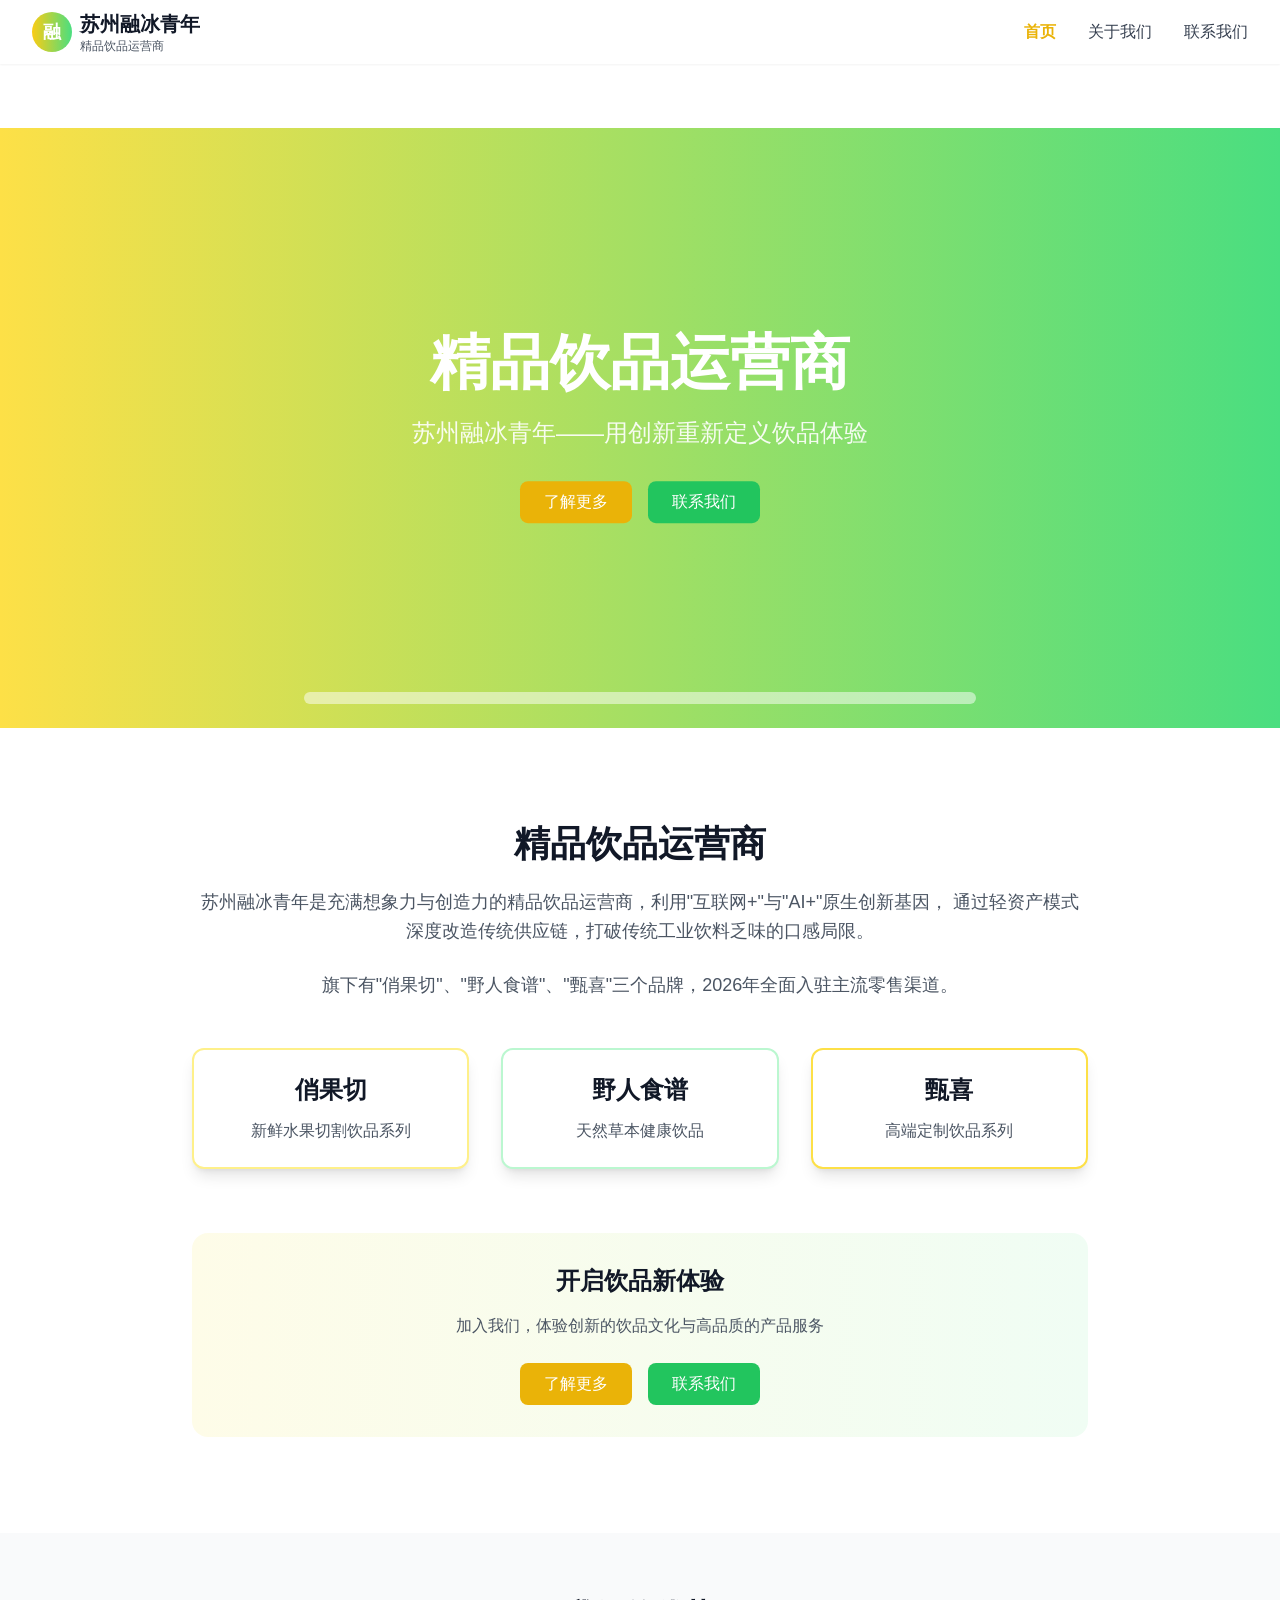
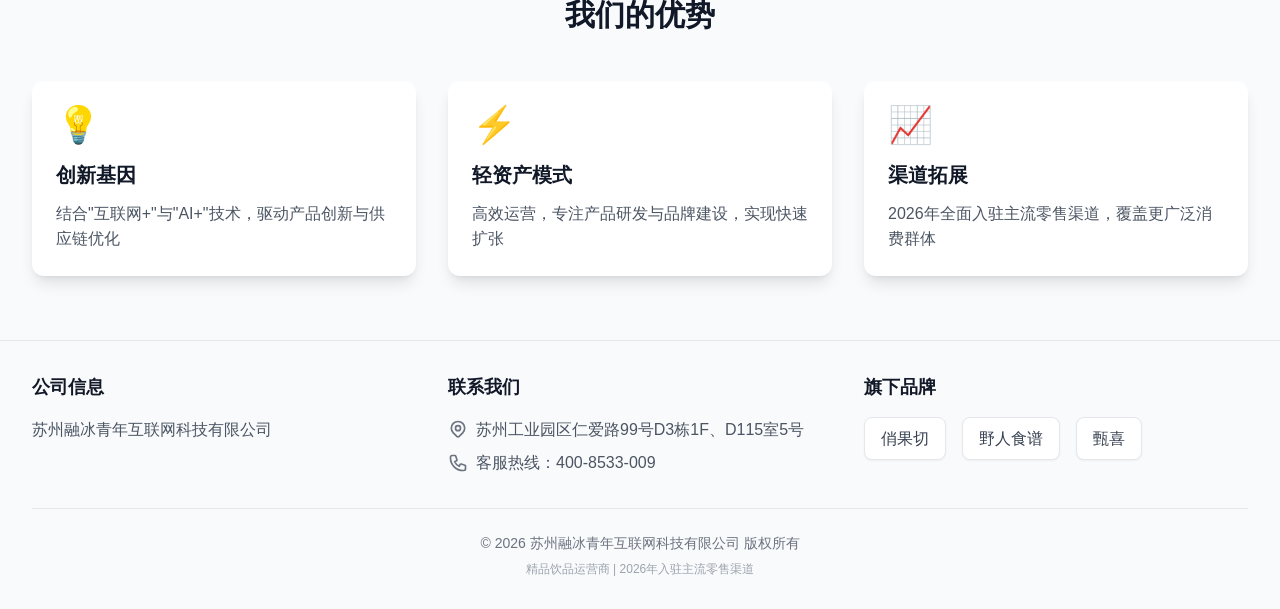
==== index.html @ 9ad7fc8c "Add files via upload" ====
<!DOCTYPE html>
<html lang="zh-CN">
<head>
    <meta charset="UTF-8">
    <meta name="viewport" content="width=device-width, initial-scale=1.0">
    <meta name="description" content="苏州融冰青年精品饮品官网，精品饮品运营商，旗下有俏果切、野人食谱、甄喜三个品牌，2026年入驻主流零售渠道">
    <meta name="keywords" content="苏州融冰青年,精品饮品,俏果切,野人食谱,甄喜,饮品运营商">
    <title>苏州融冰青年饮品官网</title>
    <link rel="stylesheet" href="style.css">
    <link rel="icon" type="image/svg+xml" href="favicon.svg">
    <script defer src="script.js"></script>
</head>
<body>
    <!-- Header -->
    <header class="fixed top-0 left-0 right-0 bg-white/95 backdrop-blur-sm shadow-sm z-50">
        <div class="container mx-auto px-4 sm:px-6 lg:px-8">
            <div class="flex justify-between items-center h-16">
                <!-- Logo -->
                <a href="index.html" class="flex items-center space-x-2">
                    <div class="w-10 h-10 rounded-full bg-gradient-to-r from-primary-400 to-secondary-400 flex items-center justify-center">
                        <span class="text-white font-bold text-lg">融</span>
                    </div>
                    <div class="flex flex-col">
                        <span class="text-xl font-bold text-gray-900">苏州融冰青年</span>
                        <span class="text-xs text-gray-600">精品饮品运营商</span>
                    </div>
                </a>

                <!-- Desktop Navigation -->
                <nav class="hidden md:flex items-center space-x-8">
                    <a href="index.html" class="nav-link active">首页</a>
                    <a href="about.html" class="nav-link">关于我们</a>
                    <a href="contact.html" class="nav-link">联系我们</a>
                </nav>

                <!-- Mobile Menu Button -->
                <button id="mobile-menu-button" class="md:hidden p-2 rounded-lg text-gray-600 hover:bg-gray-100" aria-label="Toggle menu">
                    <svg id="menu-icon" class="w-6 h-6" fill="none" stroke="currentColor" viewBox="0 0 24 24">
                        <path stroke-linecap="round" stroke-linejoin="round" stroke-width="2" d="M4 6h16M4 12h16M4 18h16"></path>
                    </svg>
                </button>
            </div>

            <!-- Mobile Navigation Menu (hidden by default) -->
            <div id="mobile-menu" class="md:hidden border-t border-gray-200 py-4 hidden">
                <nav class="flex flex-col space-y-4">
                    <a href="index.html" class="nav-link p-2 text-lg active">首页</a>
                    <a href="about.html" class="nav-link p-2 text-lg">关于我们</a>
                    <a href="contact.html" class="nav-link p-2 text-lg">联系我们</a>
                </nav>
            </div>
        </div>
    </header>

    <!-- Main Content -->
    <main class="min-h-screen pt-16">
        <!-- Banner Section -->
        <div class="pt-16">
            <!-- Banner content from Banner component -->
            <div class="relative h-[500px] md:h-[600px] overflow-hidden">
                <!-- Background gradient -->
                <div class="absolute inset-0 bg-gradient-to-r from-primary-300 to-secondary-400"></div>
                
                <!-- Decorative pattern -->
                <div class="absolute inset-0 opacity-10 bg-[url('data:image/svg+xml,%3Csvg width=\"60\" height=\"60\" viewBox=\"0 0 60 60\" xmlns=\"http://www.w3.org/2000/svg\"%3E%3Cg fill=\"none\" fill-rule=\"evenodd\"%3E%3Cg fill=\"%23000000\" fill-opacity=\"0.4\"%3E%3Cpath d=\"M36 34v-4h-2v4h-4v2h4v4h2v-4h4v-2h-4zm0-30V0h-2v4h-4v2h4v4h2V6h4V4h-4zM6 34v-4H4v4H0v2h4v4h2v-4h4v-2H6zM6 4V0H4v4H0v2h4v4h2V6h4V4H6z\"/%3E%3C/g%3E%3C/g%3E%3C/svg%3E')]"></div>
                
                <!-- Floating elements -->
                <div class="absolute top-1/2 left-1/2 -translate-x-1/2 -translate-y-1/2 w-full max-w-6xl px-4 sm:px-6 lg:px-8">
                    <div class="text-center">
                        <h1 class="text-4xl md:text-5xl lg:text-6xl font-bold text-white mb-6">
                            精品饮品运营商
                        </h1>
                        <p class="text-xl md:text-2xl text-white/90 mb-8 max-w-3xl mx-auto">
                            苏州融冰青年——用创新重新定义饮品体验
                        </p>
                        <div class="flex flex-col sm:flex-row gap-4 justify-center">
                            <a href="about.html" class="btn-primary inline-block text-center">了解更多</a>
                            <a href="contact.html" class="btn-secondary inline-block text-center">联系我们</a>
                        </div>
                    </div>
                </div>

                <!-- Bottom decorative line -->
                <div class="absolute bottom-6 left-0 right-0">
                    <div class="container mx-auto px-4">
                        <div class="h-3 bg-white/50 rounded-full max-w-2xl mx-auto"></div>
                    </div>
                </div>
            </div>
        </div>

        <!-- Company Introduction Section -->
        <section class="py-16 md:py-24">
            <div class="container mx-auto px-4 sm:px-6 lg:px-8">
                <div class="max-w-4xl mx-auto text-center">
                    <h2 class="text-3xl md:text-4xl font-bold text-gray-900 mb-6">
                        精品饮品运营商
                    </h2>
                    <div class="prose prose-lg mx-auto text-gray-600">
                        <p class="text-lg leading-relaxed">
                            苏州融冰青年是充满想象力与创造力的精品饮品运营商，利用"互联网+"与"AI+"原生创新基因，
                            通过轻资产模式深度改造传统供应链，打破传统工业饮料乏味的口感局限。
                        </p>
                        <p class="text-lg leading-relaxed mt-6">
                            旗下有"俏果切"、"野人食谱"、"甄喜"三个品牌，2026年全面入驻主流零售渠道。
                        </p>
                    </div>

                    <!-- Brands Showcase -->
                    <div class="mt-12 grid grid-cols-1 md:grid-cols-3 gap-8">
                        <div class="card border-2 bg-primary-50 border-primary-200 hover:scale-[1.02] transition-transform duration-300">
                            <div class="text-center">
                                <h3 class="text-2xl font-bold text-gray-900 mb-3">
                                    俏果切
                                </h3>
                                <p class="text-gray-600">
                                    新鲜水果切割饮品系列
                                </p>
                            </div>
                        </div>
                        <div class="card border-2 bg-secondary-50 border-secondary-200 hover:scale-[1.02] transition-transform duration-300">
                            <div class="text-center">
                                <h3 class="text-2xl font-bold text-gray-900 mb-3">
                                    野人食谱
                                </h3>
                                <p class="text-gray-600">
                                    天然草本健康饮品
                                </p>
                            </div>
                        </div>
                        <div class="card border-2 bg-primary-100 border-primary-300 hover:scale-[1.02] transition-transform duration-300">
                            <div class="text-center">
                                <h3 class="text-2xl font-bold text-gray-900 mb-3">
                                    甄喜
                                </h3>
                                <p class="text-gray-600">
                                    高端定制饮品系列
                                </p>
                            </div>
                        </div>
                    </div>

                    <!-- Call to Action -->
                    <div class="mt-16 bg-gradient-to-r from-primary-50 to-secondary-50 rounded-2xl p-8">
                        <h3 class="text-2xl font-bold text-gray-900 mb-4">
                            开启饮品新体验
                        </h3>
                        <p class="text-gray-600 mb-6">
                            加入我们，体验创新的饮品文化与高品质的产品服务
                        </p>
                        <div class="flex flex-col sm:flex-row gap-4 justify-center">
                            <a href="about.html" class="btn-primary">了解更多</a>
                            <a href="contact.html" class="btn-secondary">联系我们</a>
                        </div>
                    </div>
                </div>
            </div>
        </section>

        <!-- Features Section -->
        <section class="py-16 bg-gray-50">
            <div class="container mx-auto px-4 sm:px-6 lg:px-8">
                <h2 class="text-3xl font-bold text-center text-gray-900 mb-12">
                    我们的优势
                </h2>
                <div class="grid grid-cols-1 md:grid-cols-3 gap-8">
                    <div class="bg-white rounded-xl shadow-lg p-6 hover:shadow-xl transition-shadow duration-300">
                        <div class="text-4xl mb-4">💡</div>
                        <h3 class="text-xl font-semibold text-gray-900 mb-3">创新基因</h3>
                        <p class="text-gray-600">结合"互联网+"与"AI+"技术，驱动产品创新与供应链优化</p>
                    </div>
                    <div class="bg-white rounded-xl shadow-lg p-6 hover:shadow-xl transition-shadow duration-300">
                        <div class="text-4xl mb-4">⚡</div>
                        <h3 class="text-xl font-semibold text-gray-900 mb-3">轻资产模式</h3>
                        <p class="text-gray-600">高效运营，专注产品研发与品牌建设，实现快速扩张</p>
                    </div>
                    <div class="bg-white rounded-xl shadow-lg p-6 hover:shadow-xl transition-shadow duration-300">
                        <div class="text-4xl mb-4">📈</div>
                        <h3 class="text-xl font-semibold text-gray-900 mb-3">渠道拓展</h3>
                        <p class="text-gray-600">2026年全面入驻主流零售渠道，覆盖更广泛消费群体</p>
                    </div>
                </div>
            </div>
        </section>
    </main>

    <!-- Footer -->
    <footer class="bg-gray-50 border-t border-gray-200">
        <div class="container mx-auto px-4 sm:px-6 lg:px-8 py-8">
            <div class="grid grid-cols-1 md:grid-cols-3 gap-8">
                <!-- Company Info -->
                <div class="space-y-4">
                    <h3 class="text-lg font-semibold text-gray-900">公司信息</h3>
                    <p class="text-gray-600">
                        苏州融冰青年互联网科技有限公司
                    </p>
                </div>

                <!-- Contact Info -->
                <div class="space-y-4">
                    <h3 class="text-lg font-semibold text-gray-900">联系我们</h3>
                    <div class="space-y-2">
                        <div class="flex items-start space-x-2">
                            <svg class="w-5 h-5 text-gray-500 mt-0.5" fill="none" stroke="currentColor" viewBox="0 0 24 24">
                                <path stroke-linecap="round" stroke-linejoin="round" stroke-width="2" d="M17.657 16.657L13.414 20.9a1.998 1.998 0 01-2.827 0l-4.244-4.243a8 8 0 1111.314 0z" />
                                <path stroke-linecap="round" stroke-linejoin="round" stroke-width="2" d="M15 11a3 3 0 11-6 0 3 3 0 016 0z" />
                            </svg>
                            <p class="text-gray-600">苏州工业园区仁爱路99号D3栋1F、D115室5号</p>
                        </div>
                        <div class="flex items-center space-x-2">
                            <svg class="w-5 h-5 text-gray-500" fill="none" stroke="currentColor" viewBox="0 0 24 24">
                                <path stroke-linecap="round" stroke-linejoin="round" stroke-width="2" d="M3 5a2 2 0 012-2h3.28a1 1 0 01.948.684l1.498 4.493a1 1 0 01-.502 1.21l-2.257 1.13a11.042 11.042 0 005.516 5.516l1.13-2.257a1 1 0 011.21-.502l4.493 1.498a1 1 0 01.684.949V19a2 2 0 01-2 2h-1C9.716 21 3 14.284 3 6V5z" />
                            </svg>
                            <button id="phone-button" class="text-gray-600 hover:text-primary-600 transition-colors duration-200 text-left">
                                客服热线：400-8533-009
                            </button>
                        </div>
                    </div>
                </div>

                <!-- Brands -->
                <div class="space-y-4">
                    <h3 class="text-lg font-semibold text-gray-900">旗下品牌</h3>
                    <div class="flex flex-wrap gap-4">
                        <div class="px-4 py-2 bg-white rounded-lg shadow-sm border border-gray-200">
                            <span class="text-gray-700 font-medium">俏果切</span>
                        </div>
                        <div class="px-4 py-2 bg-white rounded-lg shadow-sm border border-gray-200">
                            <span class="text-gray-700 font-medium">野人食谱</span>
                        </div>
                        <div class="px-4 py-2 bg-white rounded-lg shadow-sm border border-gray-200">
                            <span class="text-gray-700 font-medium">甄喜</span>
                        </div>
                    </div>
                </div>
            </div>

            <!-- Copyright -->
            <div class="mt-8 pt-6 border-t border-gray-200 text-center">
                <p class="text-gray-500 text-sm">
                    © 2026 苏州融冰青年互联网科技有限公司 版权所有
                </p>
                <p class="text-gray-400 text-xs mt-2">
                    精品饮品运营商 | 2026年入驻主流零售渠道
                </p>
            </div>
        </div>
    </footer>
</body>
</html>
---- style.css ----
*,:before,:after{--tw-border-spacing-x: 0;--tw-border-spacing-y: 0;--tw-translate-x: 0;--tw-translate-y: 0;--tw-rotate: 0;--tw-skew-x: 0;--tw-skew-y: 0;--tw-scale-x: 1;--tw-scale-y: 1;--tw-pan-x: ;--tw-pan-y: ;--tw-pinch-zoom: ;--tw-scroll-snap-strictness: proximity;--tw-gradient-from-position: ;--tw-gradient-via-position: ;--tw-gradient-to-position: ;--tw-ordinal: ;--tw-slashed-zero: ;--tw-numeric-figure: ;--tw-numeric-spacing: ;--tw-numeric-fraction: ;--tw-ring-inset: ;--tw-ring-offset-width: 0px;--tw-ring-offset-color: #fff;--tw-ring-color: rgb(59 130 246 / .5);--tw-ring-offset-shadow: 0 0 #0000;--tw-ring-shadow: 0 0 #0000;--tw-shadow: 0 0 #0000;--tw-shadow-colored: 0 0 #0000;--tw-blur: ;--tw-brightness: ;--tw-contrast: ;--tw-grayscale: ;--tw-hue-rotate: ;--tw-invert: ;--tw-saturate: ;--tw-sepia: ;--tw-drop-shadow: ;--tw-backdrop-blur: ;--tw-backdrop-brightness: ;--tw-backdrop-contrast: ;--tw-backdrop-grayscale: ;--tw-backdrop-hue-rotate: ;--tw-backdrop-invert: ;--tw-backdrop-opacity: ;--tw-backdrop-saturate: ;--tw-backdrop-sepia: ;--tw-contain-size: ;--tw-contain-layout: ;--tw-contain-paint: ;--tw-contain-style: }::backdrop{--tw-border-spacing-x: 0;--tw-border-spacing-y: 0;--tw-translate-x: 0;--tw-translate-y: 0;--tw-rotate: 0;--tw-skew-x: 0;--tw-skew-y: 0;--tw-scale-x: 1;--tw-scale-y: 1;--tw-pan-x: ;--tw-pan-y: ;--tw-pinch-zoom: ;--tw-scroll-snap-strictness: proximity;--tw-gradient-from-position: ;--tw-gradient-via-position: ;--tw-gradient-to-position: ;--tw-ordinal: ;--tw-slashed-zero: ;--tw-numeric-figure: ;--tw-numeric-spacing: ;--tw-numeric-fraction: ;--tw-ring-inset: ;--tw-ring-offset-width: 0px;--tw-ring-offset-color: #fff;--tw-ring-color: rgb(59 130 246 / .5);--tw-ring-offset-shadow: 0 0 #0000;--tw-ring-shadow: 0 0 #0000;--tw-shadow: 0 0 #0000;--tw-shadow-colored: 0 0 #0000;--tw-blur: ;--tw-brightness: ;--tw-contrast: ;--tw-grayscale: ;--tw-hue-rotate: ;--tw-invert: ;--tw-saturate: ;--tw-sepia: ;--tw-drop-shadow: ;--tw-backdrop-blur: ;--tw-backdrop-brightness: ;--tw-backdrop-contrast: ;--tw-backdrop-grayscale: ;--tw-backdrop-hue-rotate: ;--tw-backdrop-invert: ;--tw-backdrop-opacity: ;--tw-backdrop-saturate: ;--tw-backdrop-sepia: ;--tw-contain-size: ;--tw-contain-layout: ;--tw-contain-paint: ;--tw-contain-style: }*,:before,:after{box-sizing:border-box;border-width:0;border-style:solid;border-color:#e5e7eb}:before,:after{--tw-content: ""}html,:host{line-height:1.5;-webkit-text-size-adjust:100%;-moz-tab-size:4;-o-tab-size:4;tab-size:4;font-family:PingFang SC,Hiragino Sans GB,Microsoft YaHei,sans-serif;font-feature-settings:normal;font-variation-settings:normal;-webkit-tap-highlight-color:transparent}body{margin:0;line-height:inherit}hr{height:0;color:inherit;border-top-width:1px}abbr:where([title]){-webkit-text-decoration:underline dotted;text-decoration:underline dotted}h1,h2,h3,h4,h5,h6{font-size:inherit;font-weight:inherit}a{color:inherit;text-decoration:inherit}b,strong{font-weight:bolder}code,kbd,samp,pre{font-family:ui-monospace,SFMono-Regular,Menlo,Monaco,Consolas,Liberation Mono,Courier New,monospace;font-feature-settings:normal;font-variation-settings:normal;font-size:1em}small{font-size:80%}sub,sup{font-size:75%;line-height:0;position:relative;vertical-align:baseline}sub{bottom:-.25em}sup{top:-.5em}table{text-indent:0;border-color:inherit;border-collapse:collapse}button,input,optgroup,select,textarea{font-family:inherit;font-feature-settings:inherit;font-variation-settings:inherit;font-size:100%;font-weight:inherit;line-height:inherit;letter-spacing:inherit;color:inherit;margin:0;padding:0}button,select{text-transform:none}button,input:where([type=button]),input:where([type=reset]),input:where([type=submit]){-webkit-appearance:button;background-color:transparent;background-image:none}:-moz-focusring{outline:auto}:-moz-ui-invalid{box-shadow:none}progress{vertical-align:baseline}::-webkit-inner-spin-button,::-webkit-outer-spin-button{height:auto}[type=search]{-webkit-appearance:textfield;outline-offset:-2px}::-webkit-search-decoration{-webkit-appearance:none}::-webkit-file-upload-button{-webkit-appearance:button;font:inherit}summary{display:list-item}blockquote,dl,dd,h1,h2,h3,h4,h5,h6,hr,figure,p,pre{margin:0}fieldset{margin:0;padding:0}legend{padding:0}ol,ul,menu{list-style:none;margin:0;padding:0}dialog{padding:0}textarea{resize:vertical}input::-moz-placeholder,textarea::-moz-placeholder{opacity:1;color:#9ca3af}input::placeholder,textarea::placeholder{opacity:1;color:#9ca3af}button,[role=button]{cursor:pointer}:disabled{cursor:default}img,svg,video,canvas,audio,iframe,embed,object{display:block;vertical-align:middle}img,video{max-width:100%;height:auto}[hidden]:where(:not([hidden=until-found])){display:none}.container{width:100%;margin-right:auto;margin-left:auto;padding-right:1rem;padding-left:1rem}@media (min-width: 640px){.container{max-width:640px;padding-right:2rem;padding-left:2rem}}@media (min-width: 768px){.container{max-width:768px}}@media (min-width: 1024px){.container{max-width:1024px;padding-right:4rem;padding-left:4rem}}@media (min-width: 1280px){.container{max-width:1280px;padding-right:5rem;padding-left:5rem}}@media (min-width: 1536px){.container{max-width:1536px}}.fixed{position:fixed}.absolute{position:absolute}.relative{position:relative}.inset-0{top:0;right:0;bottom:0;left:0}.bottom-6{bottom:1.5rem}.left-0{left:0}.left-1\/2{left:50%}.left-4{left:1rem}.right-0{right:0}.right-4{right:1rem}.top-0{top:0}.top-1\/2{top:50%}.z-50{z-index:50}.mx-auto{margin-left:auto;margin-right:auto}.mb-12{margin-bottom:3rem}.mb-2{margin-bottom:.5rem}.mb-3{margin-bottom:.75rem}.mb-4{margin-bottom:1rem}.mb-6{margin-bottom:1.5rem}.mb-8{margin-bottom:2rem}.mt-0\.5{margin-top:.125rem}.mt-1{margin-top:.25rem}.mt-12{margin-top:3rem}.mt-16{margin-top:4rem}.mt-2{margin-top:.5rem}.mt-6{margin-top:1.5rem}.mt-8{margin-top:2rem}.flex{display:flex}.grid{display:grid}.hidden{display:none}.h-10{height:2.5rem}.h-12{height:3rem}.h-16{height:4rem}.h-3{height:.75rem}.h-5{height:1.25rem}.h-6{height:1.5rem}.h-\[500px\]{height:500px}.h-full{height:100%}.min-h-screen{min-height:100vh}.w-10{width:2.5rem}.w-12{width:3rem}.w-3{width:.75rem}.w-5{width:1.25rem}.w-6{width:1.5rem}.w-full{width:100%}.max-w-2xl{max-width:42rem}.max-w-3xl{max-width:48rem}.max-w-4xl{max-width:56rem}.max-w-6xl{max-width:72rem}.flex-shrink-0{flex-shrink:0}.flex-grow{flex-grow:1}.-translate-x-1\/2{--tw-translate-x: -50%;transform:translate(var(--tw-translate-x),var(--tw-translate-y)) rotate(var(--tw-rotate)) skew(var(--tw-skew-x)) skewY(var(--tw-skew-y)) scaleX(var(--tw-scale-x)) scaleY(var(--tw-scale-y))}.-translate-y-1\/2{--tw-translate-y: -50%;transform:translate(var(--tw-translate-x),var(--tw-translate-y)) rotate(var(--tw-rotate)) skew(var(--tw-skew-x)) skewY(var(--tw-skew-y)) scaleX(var(--tw-scale-x)) scaleY(var(--tw-scale-y))}.translate-x-0{--tw-translate-x: 0px;transform:translate(var(--tw-translate-x),var(--tw-translate-y)) rotate(var(--tw-rotate)) skew(var(--tw-skew-x)) skewY(var(--tw-skew-y)) scaleX(var(--tw-scale-x)) scaleY(var(--tw-scale-y))}.translate-x-full{--tw-translate-x: 100%;transform:translate(var(--tw-translate-x),var(--tw-translate-y)) rotate(var(--tw-rotate)) skew(var(--tw-skew-x)) skewY(var(--tw-skew-y)) scaleX(var(--tw-scale-x)) scaleY(var(--tw-scale-y))}.scale-125{--tw-scale-x: 1.25;--tw-scale-y: 1.25;transform:translate(var(--tw-translate-x),var(--tw-translate-y)) rotate(var(--tw-rotate)) skew(var(--tw-skew-x)) skewY(var(--tw-skew-y)) scaleX(var(--tw-scale-x)) scaleY(var(--tw-scale-y))}.transform{transform:translate(var(--tw-translate-x),var(--tw-translate-y)) rotate(var(--tw-rotate)) skew(var(--tw-skew-x)) skewY(var(--tw-skew-y)) scaleX(var(--tw-scale-x)) scaleY(var(--tw-scale-y))}.cursor-pointer{cursor:pointer}.grid-cols-1{grid-template-columns:repeat(1,minmax(0,1fr))}.flex-col{flex-direction:column}.flex-wrap{flex-wrap:wrap}.items-start{align-items:flex-start}.items-center{align-items:center}.justify-center{justify-content:center}.justify-between{justify-content:space-between}.gap-12{gap:3rem}.gap-2{gap:.5rem}.gap-4{gap:1rem}.gap-6{gap:1.5rem}.gap-8{gap:2rem}.space-x-2>:not([hidden])~:not([hidden]){--tw-space-x-reverse: 0;margin-right:calc(.5rem * var(--tw-space-x-reverse));margin-left:calc(.5rem * calc(1 - var(--tw-space-x-reverse)))}.space-x-3>:not([hidden])~:not([hidden]){--tw-space-x-reverse: 0;margin-right:calc(.75rem * var(--tw-space-x-reverse));margin-left:calc(.75rem * calc(1 - var(--tw-space-x-reverse)))}.space-x-4>:not([hidden])~:not([hidden]){--tw-space-x-reverse: 0;margin-right:calc(1rem * var(--tw-space-x-reverse));margin-left:calc(1rem * calc(1 - var(--tw-space-x-reverse)))}.space-x-8>:not([hidden])~:not([hidden]){--tw-space-x-reverse: 0;margin-right:calc(2rem * var(--tw-space-x-reverse));margin-left:calc(2rem * calc(1 - var(--tw-space-x-reverse)))}.space-y-2>:not([hidden])~:not([hidden]){--tw-space-y-reverse: 0;margin-top:calc(.5rem * calc(1 - var(--tw-space-y-reverse)));margin-bottom:calc(.5rem * var(--tw-space-y-reverse))}.space-y-3>:not([hidden])~:not([hidden]){--tw-space-y-reverse: 0;margin-top:calc(.75rem * calc(1 - var(--tw-space-y-reverse)));margin-bottom:calc(.75rem * var(--tw-space-y-reverse))}.space-y-4>:not([hidden])~:not([hidden]){--tw-space-y-reverse: 0;margin-top:calc(1rem * calc(1 - var(--tw-space-y-reverse)));margin-bottom:calc(1rem * var(--tw-space-y-reverse))}.space-y-6>:not([hidden])~:not([hidden]){--tw-space-y-reverse: 0;margin-top:calc(1.5rem * calc(1 - var(--tw-space-y-reverse)));margin-bottom:calc(1.5rem * var(--tw-space-y-reverse))}.space-y-8>:not([hidden])~:not([hidden]){--tw-space-y-reverse: 0;margin-top:calc(2rem * calc(1 - var(--tw-space-y-reverse)));margin-bottom:calc(2rem * var(--tw-space-y-reverse))}.overflow-hidden{overflow:hidden}.rounded-2xl{border-radius:1rem}.rounded-full{border-radius:9999px}.rounded-lg{border-radius:.5rem}.rounded-xl{border-radius:.75rem}.border{border-width:1px}.border-2{border-width:2px}.border-l-4{border-left-width:4px}.border-t{border-top-width:1px}.border-gray-200{--tw-border-opacity: 1;border-color:rgb(229 231 235 / var(--tw-border-opacity, 1))}.border-primary-200{--tw-border-opacity: 1;border-color:rgb(254 240 138 / var(--tw-border-opacity, 1))}.border-primary-300{--tw-border-opacity: 1;border-color:rgb(253 224 71 / var(--tw-border-opacity, 1))}.border-primary-400{--tw-border-opacity: 1;border-color:rgb(250 204 21 / var(--tw-border-opacity, 1))}.border-primary-500{--tw-border-opacity: 1;border-color:rgb(234 179 8 / var(--tw-border-opacity, 1))}.border-secondary-200{--tw-border-opacity: 1;border-color:rgb(187 247 208 / var(--tw-border-opacity, 1))}.border-secondary-300{--tw-border-opacity: 1;border-color:rgb(134 239 172 / var(--tw-border-opacity, 1))}.border-secondary-500{--tw-border-opacity: 1;border-color:rgb(34 197 94 / var(--tw-border-opacity, 1))}.bg-gray-50{--tw-bg-opacity: 1;background-color:rgb(249 250 251 / var(--tw-bg-opacity, 1))}.bg-primary-100{--tw-bg-opacity: 1;background-color:rgb(254 249 195 / var(--tw-bg-opacity, 1))}.bg-primary-50{--tw-bg-opacity: 1;background-color:rgb(254 252 232 / var(--tw-bg-opacity, 1))}.bg-secondary-100{--tw-bg-opacity: 1;background-color:rgb(220 252 231 / var(--tw-bg-opacity, 1))}.bg-secondary-50{--tw-bg-opacity: 1;background-color:rgb(240 253 244 / var(--tw-bg-opacity, 1))}.bg-white{--tw-bg-opacity: 1;background-color:rgb(255 255 255 / var(--tw-bg-opacity, 1))}.bg-white\/30{background-color:#ffffff4d}.bg-white\/50{background-color:#ffffff80}.bg-white\/95{background-color:#fffffff2}.bg-gradient-to-br{background-image:linear-gradient(to bottom right,var(--tw-gradient-stops))}.bg-gradient-to-r{background-image:linear-gradient(to right,var(--tw-gradient-stops))}.from-primary-100{--tw-gradient-from: #fef9c3 var(--tw-gradient-from-position);--tw-gradient-to: rgb(254 249 195 / 0) var(--tw-gradient-to-position);--tw-gradient-stops: var(--tw-gradient-from), var(--tw-gradient-to)}.from-primary-300{--tw-gradient-from: #fde047 var(--tw-gradient-from-position);--tw-gradient-to: rgb(253 224 71 / 0) var(--tw-gradient-to-position);--tw-gradient-stops: var(--tw-gradient-from), var(--tw-gradient-to)}.from-primary-400{--tw-gradient-from: #facc15 var(--tw-gradient-from-position);--tw-gradient-to: rgb(250 204 21 / 0) var(--tw-gradient-to-position);--tw-gradient-stops: var(--tw-gradient-from), var(--tw-gradient-to)}.from-primary-50{--tw-gradient-from: #fefce8 var(--tw-gradient-from-position);--tw-gradient-to: rgb(254 252 232 / 0) var(--tw-gradient-to-position);--tw-gradient-stops: var(--tw-gradient-from), var(--tw-gradient-to)}.from-secondary-200{--tw-gradient-from: #bbf7d0 var(--tw-gradient-from-position);--tw-gradient-to: rgb(187 247 208 / 0) var(--tw-gradient-to-position);--tw-gradient-stops: var(--tw-gradient-from), var(--tw-gradient-to)}.from-secondary-50{--tw-gradient-from: #f0fdf4 var(--tw-gradient-from-position);--tw-gradient-to: rgb(240 253 244 / 0) var(--tw-gradient-to-position);--tw-gradient-stops: var(--tw-gradient-from), var(--tw-gradient-to)}.to-primary-200{--tw-gradient-to: #fef08a var(--tw-gradient-to-position)}.to-primary-50{--tw-gradient-to: #fefce8 var(--tw-gradient-to-position)}.to-secondary-100{--tw-gradient-to: #dcfce7 var(--tw-gradient-to-position)}.to-secondary-300{--tw-gradient-to: #86efac var(--tw-gradient-to-position)}.to-secondary-400{--tw-gradient-to: #4ade80 var(--tw-gradient-to-position)}.to-secondary-50{--tw-gradient-to: #f0fdf4 var(--tw-gradient-to-position)}.to-white{--tw-gradient-to: #fff var(--tw-gradient-to-position)}.p-2{padding:.5rem}.p-3{padding:.75rem}.p-6{padding:1.5rem}.p-8{padding:2rem}.px-3{padding-left:.75rem;padding-right:.75rem}.px-4{padding-left:1rem;padding-right:1rem}.px-8{padding-left:2rem;padding-right:2rem}.py-1{padding-top:.25rem;padding-bottom:.25rem}.py-16{padding-top:4rem;padding-bottom:4rem}.py-2{padding-top:.5rem;padding-bottom:.5rem}.py-3{padding-top:.75rem;padding-bottom:.75rem}.py-4{padding-top:1rem;padding-bottom:1rem}.py-8{padding-top:2rem;padding-bottom:2rem}.pt-16{padding-top:4rem}.pt-6{padding-top:1.5rem}.text-left{text-align:left}.text-center{text-align:center}.text-2xl{font-size:1.5rem;line-height:2rem}.text-3xl{font-size:1.875rem;line-height:2.25rem}.text-4xl{font-size:2.25rem;line-height:2.5rem}.text-lg{font-size:1.125rem;line-height:1.75rem}.text-sm{font-size:.875rem;line-height:1.25rem}.text-xl{font-size:1.25rem;line-height:1.75rem}.text-xs{font-size:.75rem;line-height:1rem}.font-bold{font-weight:700}.font-medium{font-weight:500}.font-semibold{font-weight:600}.leading-relaxed{line-height:1.625}.text-gray-400{--tw-text-opacity: 1;color:rgb(156 163 175 / var(--tw-text-opacity, 1))}.text-gray-500{--tw-text-opacity: 1;color:rgb(107 114 128 / var(--tw-text-opacity, 1))}.text-gray-600{--tw-text-opacity: 1;color:rgb(75 85 99 / var(--tw-text-opacity, 1))}.text-gray-700{--tw-text-opacity: 1;color:rgb(55 65 81 / var(--tw-text-opacity, 1))}.text-gray-800{--tw-text-opacity: 1;color:rgb(31 41 55 / var(--tw-text-opacity, 1))}.text-gray-900{--tw-text-opacity: 1;color:rgb(17 24 39 / var(--tw-text-opacity, 1))}.text-primary-600{--tw-text-opacity: 1;color:rgb(202 138 4 / var(--tw-text-opacity, 1))}.text-secondary-600{--tw-text-opacity: 1;color:rgb(22 163 74 / var(--tw-text-opacity, 1))}.text-white{--tw-text-opacity: 1;color:rgb(255 255 255 / var(--tw-text-opacity, 1))}.text-white\/90{color:#ffffffe6}.opacity-0{opacity:0}.opacity-100{opacity:1}.shadow-lg{--tw-shadow: 0 10px 15px -3px rgb(0 0 0 / .1), 0 4px 6px -4px rgb(0 0 0 / .1);--tw-shadow-colored: 0 10px 15px -3px var(--tw-shadow-color), 0 4px 6px -4px var(--tw-shadow-color);box-shadow:var(--tw-ring-offset-shadow, 0 0 #0000),var(--tw-ring-shadow, 0 0 #0000),var(--tw-shadow)}.shadow-md{--tw-shadow: 0 4px 6px -1px rgb(0 0 0 / .1), 0 2px 4px -2px rgb(0 0 0 / .1);--tw-shadow-colored: 0 4px 6px -1px var(--tw-shadow-color), 0 2px 4px -2px var(--tw-shadow-color);box-shadow:var(--tw-ring-offset-shadow, 0 0 #0000),var(--tw-ring-shadow, 0 0 #0000),var(--tw-shadow)}.shadow-sm{--tw-shadow: 0 1px 2px 0 rgb(0 0 0 / .05);--tw-shadow-colored: 0 1px 2px 0 var(--tw-shadow-color);box-shadow:var(--tw-ring-offset-shadow, 0 0 #0000),var(--tw-ring-shadow, 0 0 #0000),var(--tw-shadow)}.backdrop-blur-sm{--tw-backdrop-blur: blur(4px);-webkit-backdrop-filter:var(--tw-backdrop-blur) var(--tw-backdrop-brightness) var(--tw-backdrop-contrast) var(--tw-backdrop-grayscale) var(--tw-backdrop-hue-rotate) var(--tw-backdrop-invert) var(--tw-backdrop-opacity) var(--tw-backdrop-saturate) var(--tw-backdrop-sepia);backdrop-filter:var(--tw-backdrop-blur) var(--tw-backdrop-brightness) var(--tw-backdrop-contrast) var(--tw-backdrop-grayscale) var(--tw-backdrop-hue-rotate) var(--tw-backdrop-invert) var(--tw-backdrop-opacity) var(--tw-backdrop-saturate) var(--tw-backdrop-sepia)}.transition-all{transition-property:all;transition-timing-function:cubic-bezier(.4,0,.2,1);transition-duration:.15s}.transition-colors{transition-property:color,background-color,border-color,text-decoration-color,fill,stroke;transition-timing-function:cubic-bezier(.4,0,.2,1);transition-duration:.15s}.transition-shadow{transition-property:box-shadow;transition-timing-function:cubic-bezier(.4,0,.2,1);transition-duration:.15s}.transition-transform{transition-property:transform;transition-timing-function:cubic-bezier(.4,0,.2,1);transition-duration:.15s}.duration-200{transition-duration:.2s}.duration-300{transition-duration:.3s}.duration-500{transition-duration:.5s}.ease-in-out{transition-timing-function:cubic-bezier(.4,0,.2,1)}:root{--primary-light: #fef08a;--primary-main: #facc15;--secondary-light: #bbf7d0;--secondary-main: #22c55e}body{font-family:PingFang SC,Hiragino Sans GB,Microsoft YaHei,sans-serif;color:#333;background-color:#fff;line-height:1.6}h1,h2,h3,h4,h5,h6{font-weight:600;line-height:1.25}.container{max-width:1280px}html{scroll-behavior:smooth}.btn-primary{border-radius:.5rem;--tw-bg-opacity: 1;background-color:rgb(234 179 8 / var(--tw-bg-opacity, 1));padding:.5rem 1.5rem;font-weight:500;--tw-text-opacity: 1;color:rgb(255 255 255 / var(--tw-text-opacity, 1));transition-property:all;transition-timing-function:cubic-bezier(.4,0,.2,1);transition-duration:.3s}.btn-primary:hover{--tw-bg-opacity: 1;background-color:rgb(202 138 4 / var(--tw-bg-opacity, 1))}.btn-secondary{border-radius:.5rem;--tw-bg-opacity: 1;background-color:rgb(34 197 94 / var(--tw-bg-opacity, 1));padding:.5rem 1.5rem;font-weight:500;--tw-text-opacity: 1;color:rgb(255 255 255 / var(--tw-text-opacity, 1));transition-property:all;transition-timing-function:cubic-bezier(.4,0,.2,1);transition-duration:.3s}.btn-secondary:hover{--tw-bg-opacity: 1;background-color:rgb(22 163 74 / var(--tw-bg-opacity, 1))}.card{border-radius:.75rem;--tw-bg-opacity: 1;background-color:rgb(255 255 255 / var(--tw-bg-opacity, 1));padding:1.5rem;--tw-shadow: 0 10px 15px -3px rgb(0 0 0 / .1), 0 4px 6px -4px rgb(0 0 0 / .1);--tw-shadow-colored: 0 10px 15px -3px var(--tw-shadow-color), 0 4px 6px -4px var(--tw-shadow-color);box-shadow:var(--tw-ring-offset-shadow, 0 0 #0000),var(--tw-ring-shadow, 0 0 #0000),var(--tw-shadow);transition-property:all;transition-timing-function:cubic-bezier(.4,0,.2,1);transition-duration:.3s}.card:hover{--tw-shadow: 0 20px 25px -5px rgb(0 0 0 / .1), 0 8px 10px -6px rgb(0 0 0 / .1);--tw-shadow-colored: 0 20px 25px -5px var(--tw-shadow-color), 0 8px 10px -6px var(--tw-shadow-color);box-shadow:var(--tw-ring-offset-shadow, 0 0 #0000),var(--tw-ring-shadow, 0 0 #0000),var(--tw-shadow)}.nav-link{font-weight:500;--tw-text-opacity: 1;color:rgb(55 65 81 / var(--tw-text-opacity, 1));transition-property:color,background-color,border-color,text-decoration-color,fill,stroke;transition-timing-function:cubic-bezier(.4,0,.2,1);transition-duration:.2s}.nav-link:hover{--tw-text-opacity: 1;color:rgb(234 179 8 / var(--tw-text-opacity, 1))}.nav-link.active{font-weight:600;--tw-text-opacity: 1;color:rgb(234 179 8 / var(--tw-text-opacity, 1))}@media (max-width: 768px){.container{padding-left:1rem;padding-right:1rem}}@media (min-width: 769px) and (max-width: 1199px){.container{padding-left:2rem;padding-right:2rem}}@media (min-width: 1200px){.container{padding-left:4rem;padding-right:4rem}}.hover\:scale-\[1\.02\]:hover{--tw-scale-x: 1.02;--tw-scale-y: 1.02;transform:translate(var(--tw-translate-x),var(--tw-translate-y)) rotate(var(--tw-rotate)) skew(var(--tw-skew-x)) skewY(var(--tw-skew-y)) scaleX(var(--tw-scale-x)) scaleY(var(--tw-scale-y))}.hover\:bg-gray-100:hover{--tw-bg-opacity: 1;background-color:rgb(243 244 246 / var(--tw-bg-opacity, 1))}.hover\:bg-white\/50:hover{background-color:#ffffff80}.hover\:bg-white\/75:hover{background-color:#ffffffbf}.hover\:text-primary-600:hover{--tw-text-opacity: 1;color:rgb(202 138 4 / var(--tw-text-opacity, 1))}.hover\:shadow-lg:hover{--tw-shadow: 0 10px 15px -3px rgb(0 0 0 / .1), 0 4px 6px -4px rgb(0 0 0 / .1);--tw-shadow-colored: 0 10px 15px -3px var(--tw-shadow-color), 0 4px 6px -4px var(--tw-shadow-color);box-shadow:var(--tw-ring-offset-shadow, 0 0 #0000),var(--tw-ring-shadow, 0 0 #0000),var(--tw-shadow)}.hover\:shadow-xl:hover{--tw-shadow: 0 20px 25px -5px rgb(0 0 0 / .1), 0 8px 10px -6px rgb(0 0 0 / .1);--tw-shadow-colored: 0 20px 25px -5px var(--tw-shadow-color), 0 8px 10px -6px var(--tw-shadow-color);box-shadow:var(--tw-ring-offset-shadow, 0 0 #0000),var(--tw-ring-shadow, 0 0 #0000),var(--tw-shadow)}@media (min-width: 640px){.sm\:grid-cols-2{grid-template-columns:repeat(2,minmax(0,1fr))}.sm\:flex-row{flex-direction:row}.sm\:px-6{padding-left:1.5rem;padding-right:1.5rem}}@media (min-width: 768px){.md\:block{display:block}.md\:flex{display:flex}.md\:hidden{display:none}.md\:h-\[600px\]{height:600px}.md\:w-1\/3{width:33.333333%}.md\:w-2\/3{width:66.666667%}.md\:grid-cols-2{grid-template-columns:repeat(2,minmax(0,1fr))}.md\:grid-cols-3{grid-template-columns:repeat(3,minmax(0,1fr))}.md\:flex-row{flex-direction:row}.md\:items-start{align-items:flex-start}.md\:p-8{padding:2rem}.md\:py-24{padding-top:6rem;padding-bottom:6rem}.md\:text-2xl{font-size:1.5rem;line-height:2rem}.md\:text-4xl{font-size:2.25rem;line-height:2.5rem}.md\:text-5xl{font-size:3rem;line-height:1}}@media (min-width: 1024px){.lg\:grid-cols-2{grid-template-columns:repeat(2,minmax(0,1fr))}.lg\:grid-cols-4{grid-template-columns:repeat(4,minmax(0,1fr))}.lg\:px-8{padding-left:2rem;padding-right:2rem}.lg\:text-6xl{font-size:3.75rem;line-height:1}}
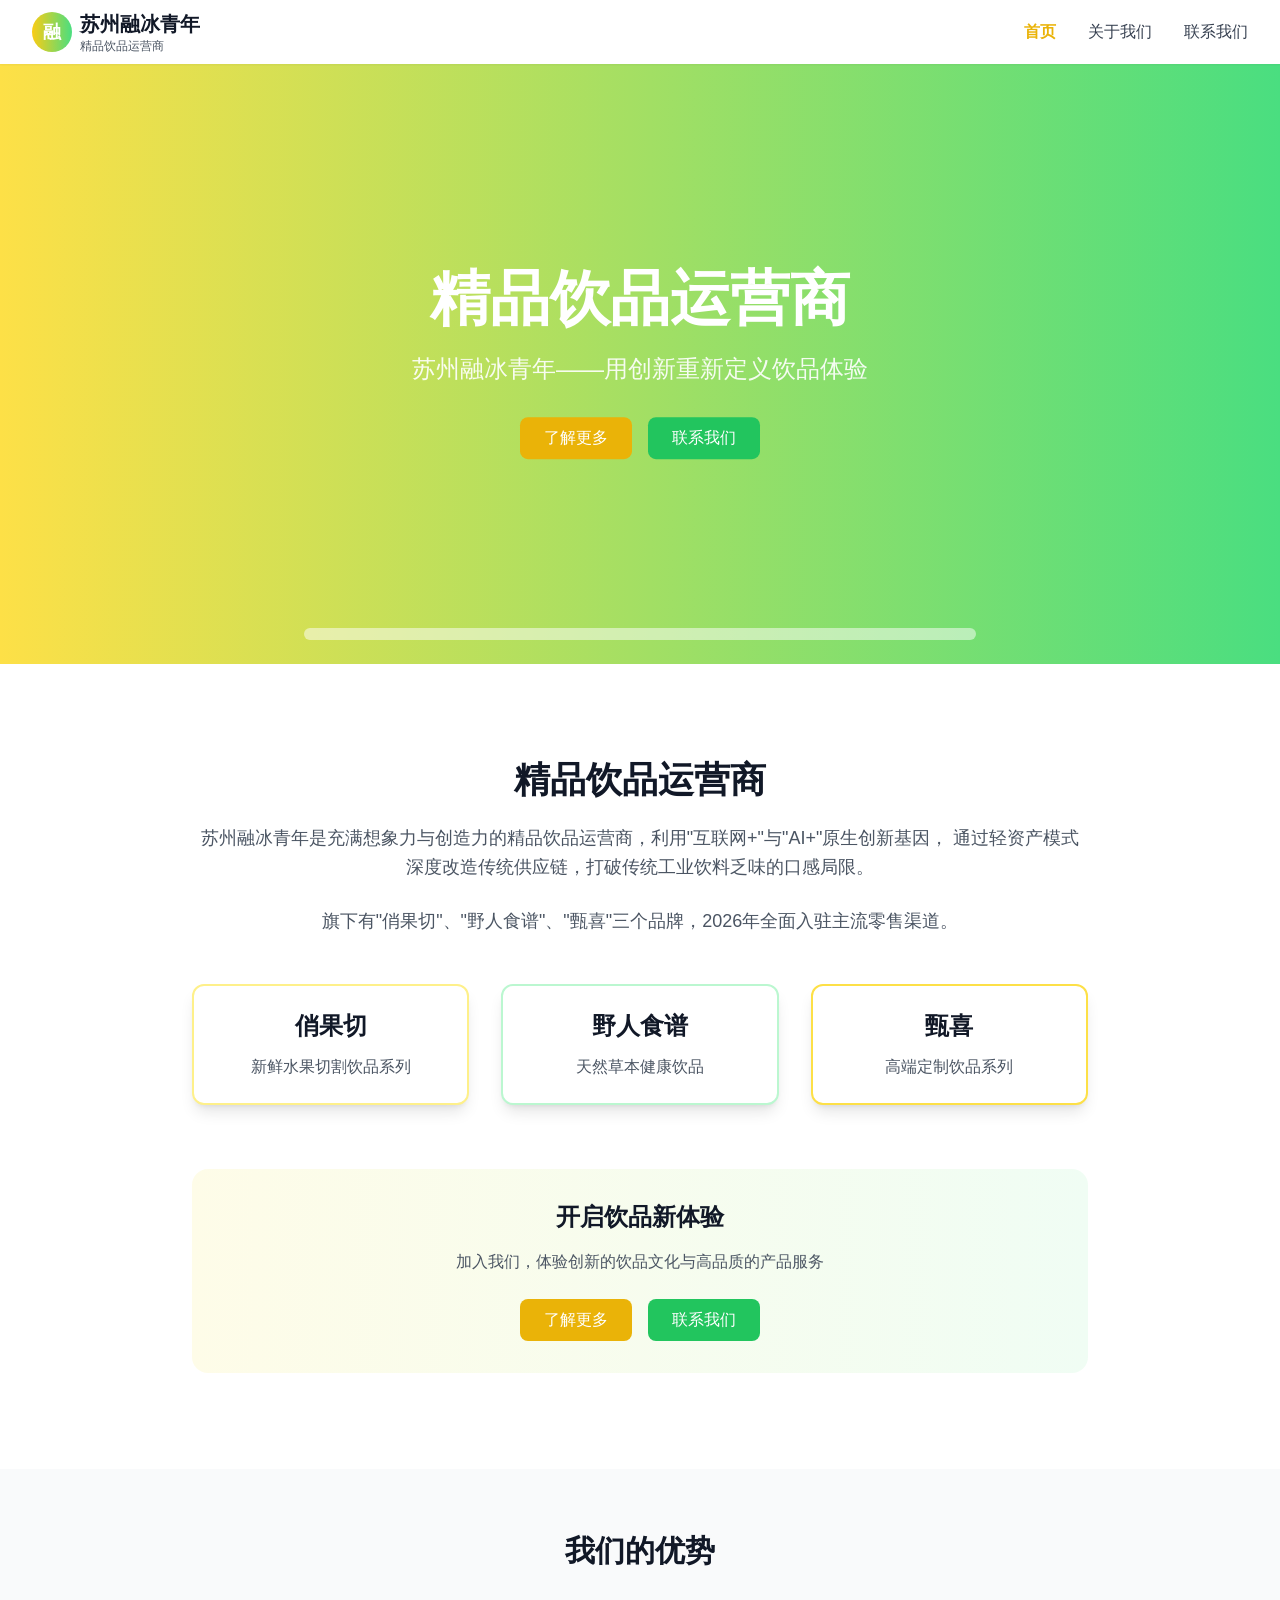
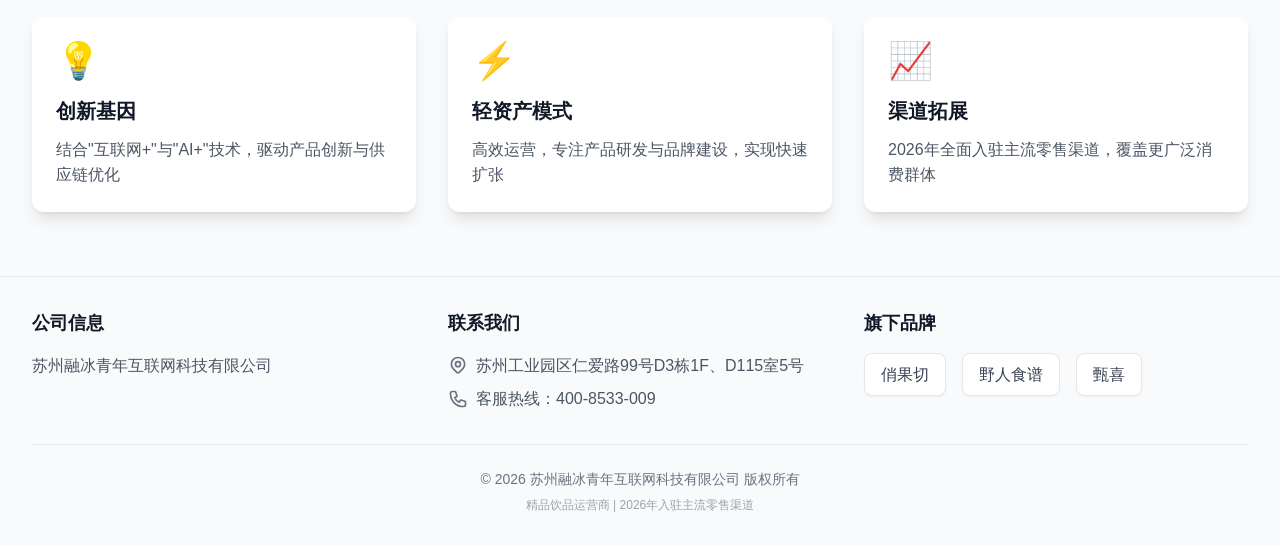
==== commit ea1fe5da: "Update index.html" ====
--- a/index.html
+++ b/index.html
@@ -53,7 +53,7 @@
     </header>
 
     <!-- Main Content -->
-    <main class="min-h-screen pt-16">
+    <main class="min-h-screen pt-8">
         <!-- Banner Section -->
         <div class="pt-16">
             <!-- Banner content from Banner component -->
@@ -247,4 +247,4 @@
         </div>
     </footer>
 </body>
-</html>+</html>
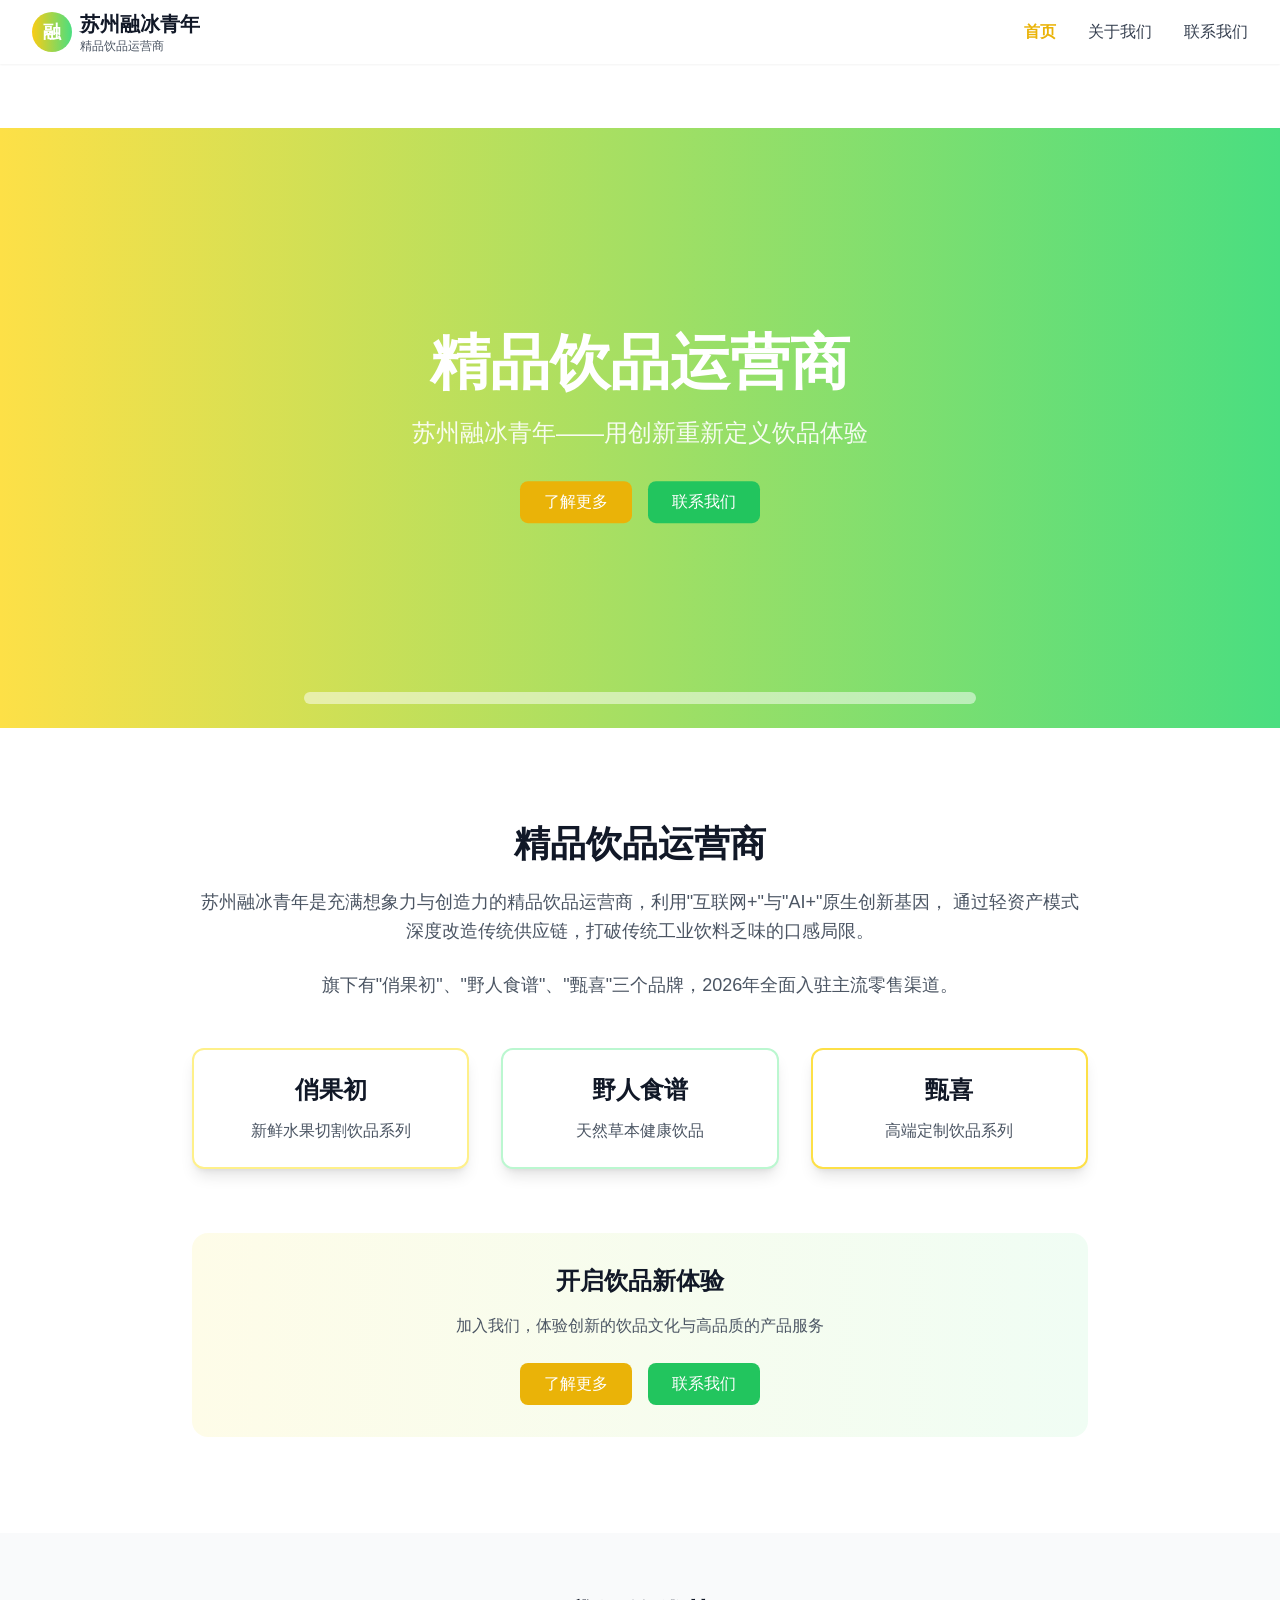
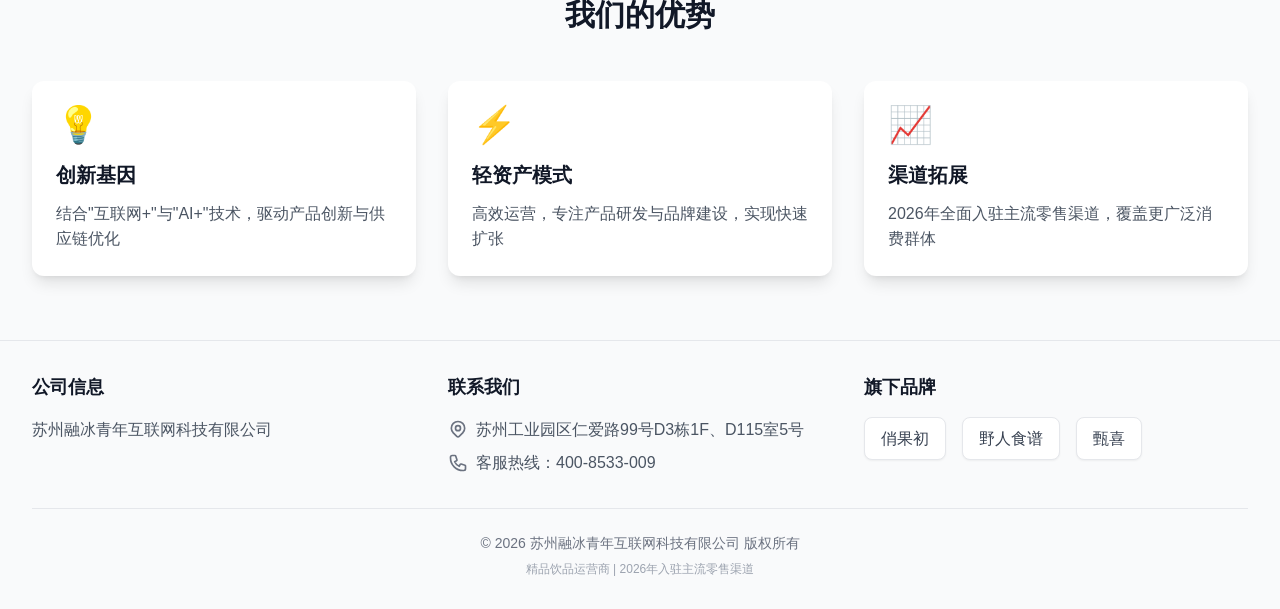
==== commit 1ac82012: "Update index.html" ====
--- a/index.html
+++ b/index.html
@@ -3,8 +3,8 @@
 <head>
     <meta charset="UTF-8">
     <meta name="viewport" content="width=device-width, initial-scale=1.0">
-    <meta name="description" content="苏州融冰青年精品饮品官网，精品饮品运营商，旗下有俏果切、野人食谱、甄喜三个品牌，2026年入驻主流零售渠道">
-    <meta name="keywords" content="苏州融冰青年,精品饮品,俏果切,野人食谱,甄喜,饮品运营商">
+    <meta name="description" content="苏州融冰青年精品饮品官网，精品饮品运营商，旗下有俏果初、野人食谱、甄喜三个品牌，2026年入驻主流零售渠道">
+    <meta name="keywords" content="苏州融冰青年,精品饮品,俏果初,野人食谱,甄喜,饮品运营商">
     <title>苏州融冰青年饮品官网</title>
     <link rel="stylesheet" href="style.css">
     <link rel="icon" type="image/svg+xml" href="favicon.svg">
@@ -53,7 +53,7 @@
     </header>
 
     <!-- Main Content -->
-    <main class="min-h-screen pt-8">
+    <main class="min-h-screen pt-16">
         <!-- Banner Section -->
         <div class="pt-16">
             <!-- Banner content from Banner component -->
@@ -102,7 +102,7 @@
                             通过轻资产模式深度改造传统供应链，打破传统工业饮料乏味的口感局限。
                         </p>
                         <p class="text-lg leading-relaxed mt-6">
-                            旗下有"俏果切"、"野人食谱"、"甄喜"三个品牌，2026年全面入驻主流零售渠道。
+                            旗下有"俏果初"、"野人食谱"、"甄喜"三个品牌，2026年全面入驻主流零售渠道。
                         </p>
                     </div>
 
@@ -111,7 +111,7 @@
                         <div class="card border-2 bg-primary-50 border-primary-200 hover:scale-[1.02] transition-transform duration-300">
                             <div class="text-center">
                                 <h3 class="text-2xl font-bold text-gray-900 mb-3">
-                                    俏果切
+                                    俏果初
                                 </h3>
                                 <p class="text-gray-600">
                                     新鲜水果切割饮品系列
@@ -223,7 +223,7 @@
                     <h3 class="text-lg font-semibold text-gray-900">旗下品牌</h3>
                     <div class="flex flex-wrap gap-4">
                         <div class="px-4 py-2 bg-white rounded-lg shadow-sm border border-gray-200">
-                            <span class="text-gray-700 font-medium">俏果切</span>
+                            <span class="text-gray-700 font-medium">俏果初</span>
                         </div>
                         <div class="px-4 py-2 bg-white rounded-lg shadow-sm border border-gray-200">
                             <span class="text-gray-700 font-medium">野人食谱</span>
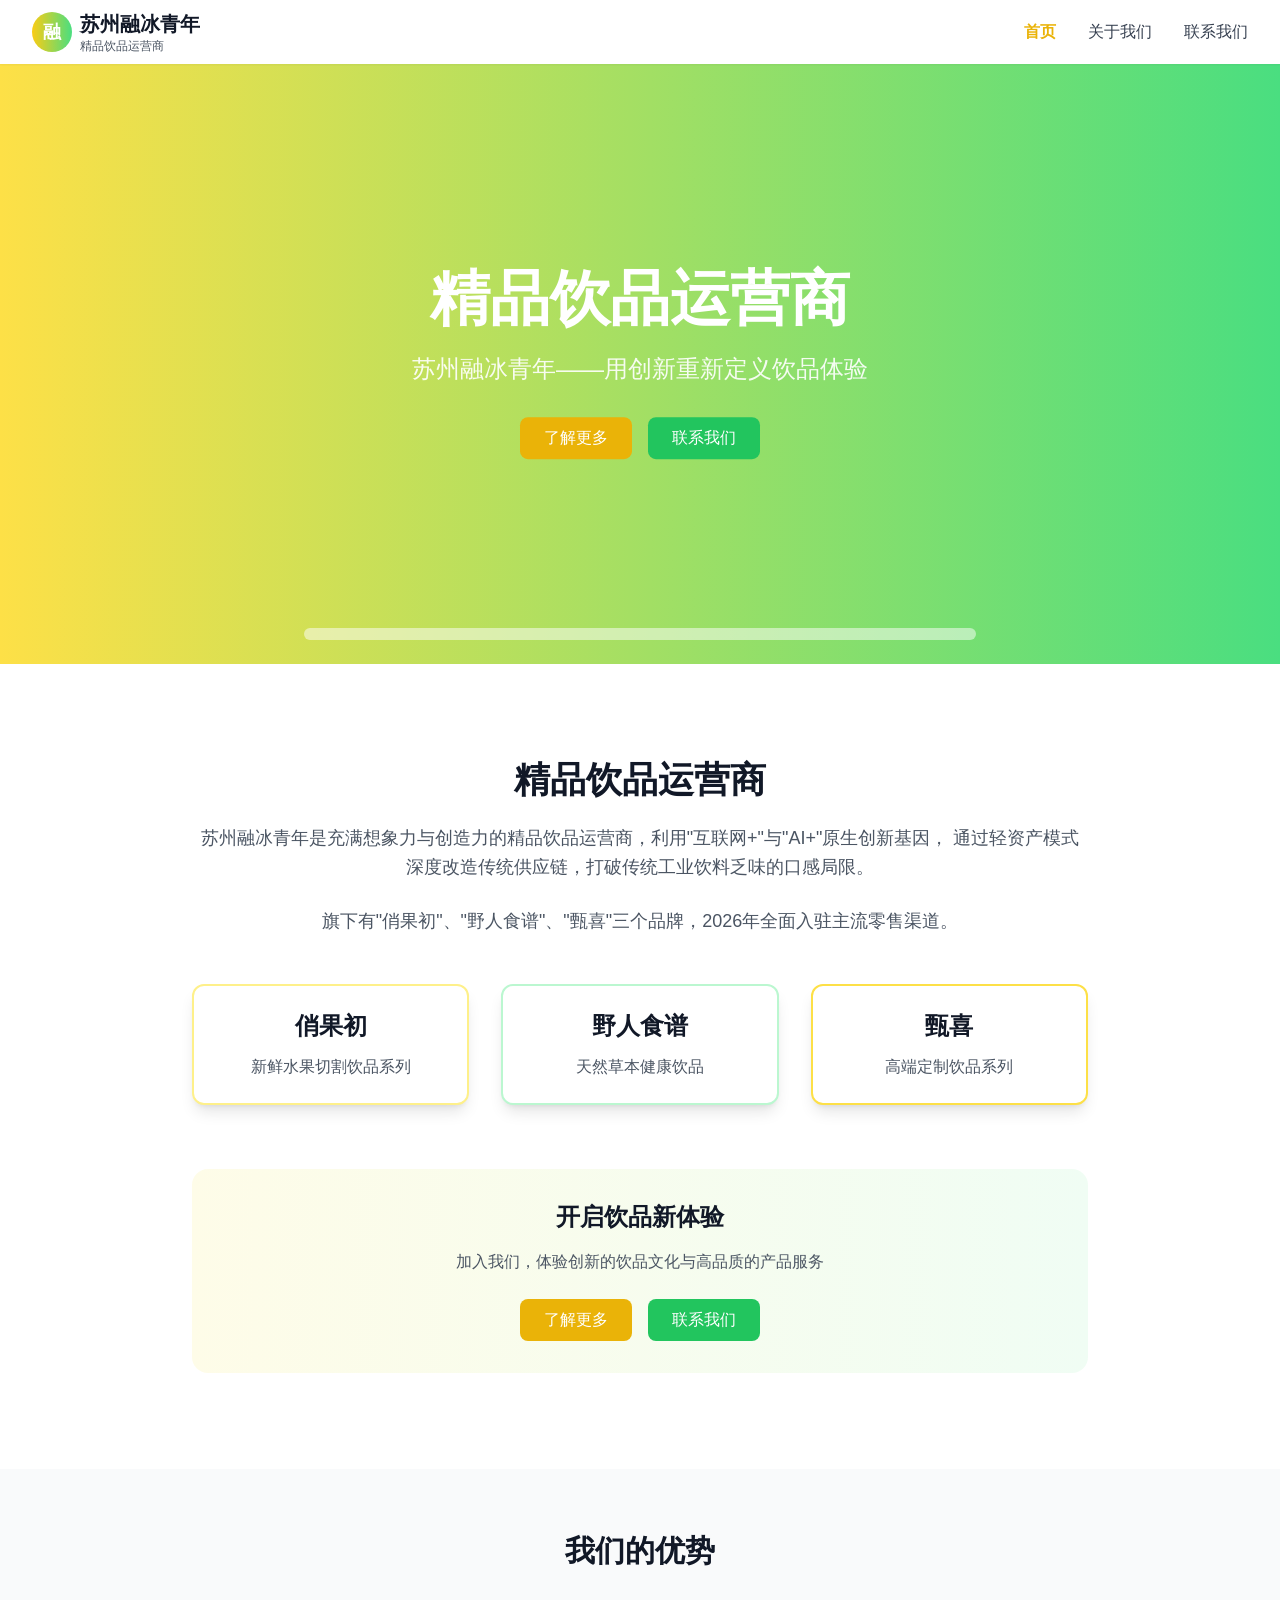
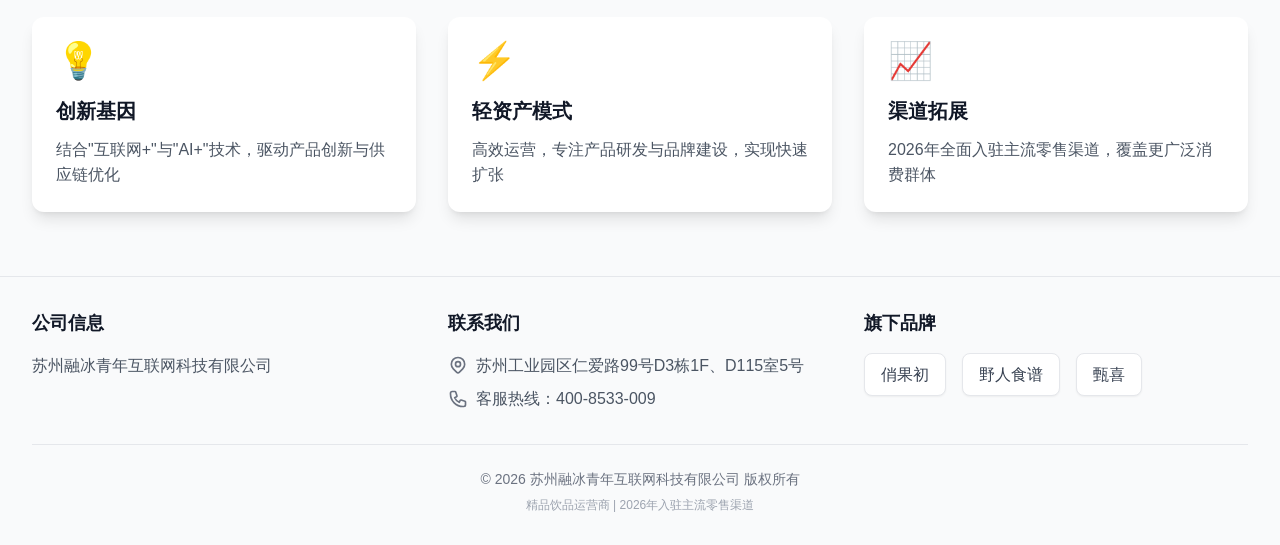
==== commit f12c310c: "Update index.html" ====
--- a/index.html
+++ b/index.html
@@ -55,7 +55,7 @@
     <!-- Main Content -->
     <main class="min-h-screen pt-16">
         <!-- Banner Section -->
-        <div class="pt-16">
+        <div>
             <!-- Banner content from Banner component -->
             <div class="relative h-[500px] md:h-[600px] overflow-hidden">
                 <!-- Background gradient -->
